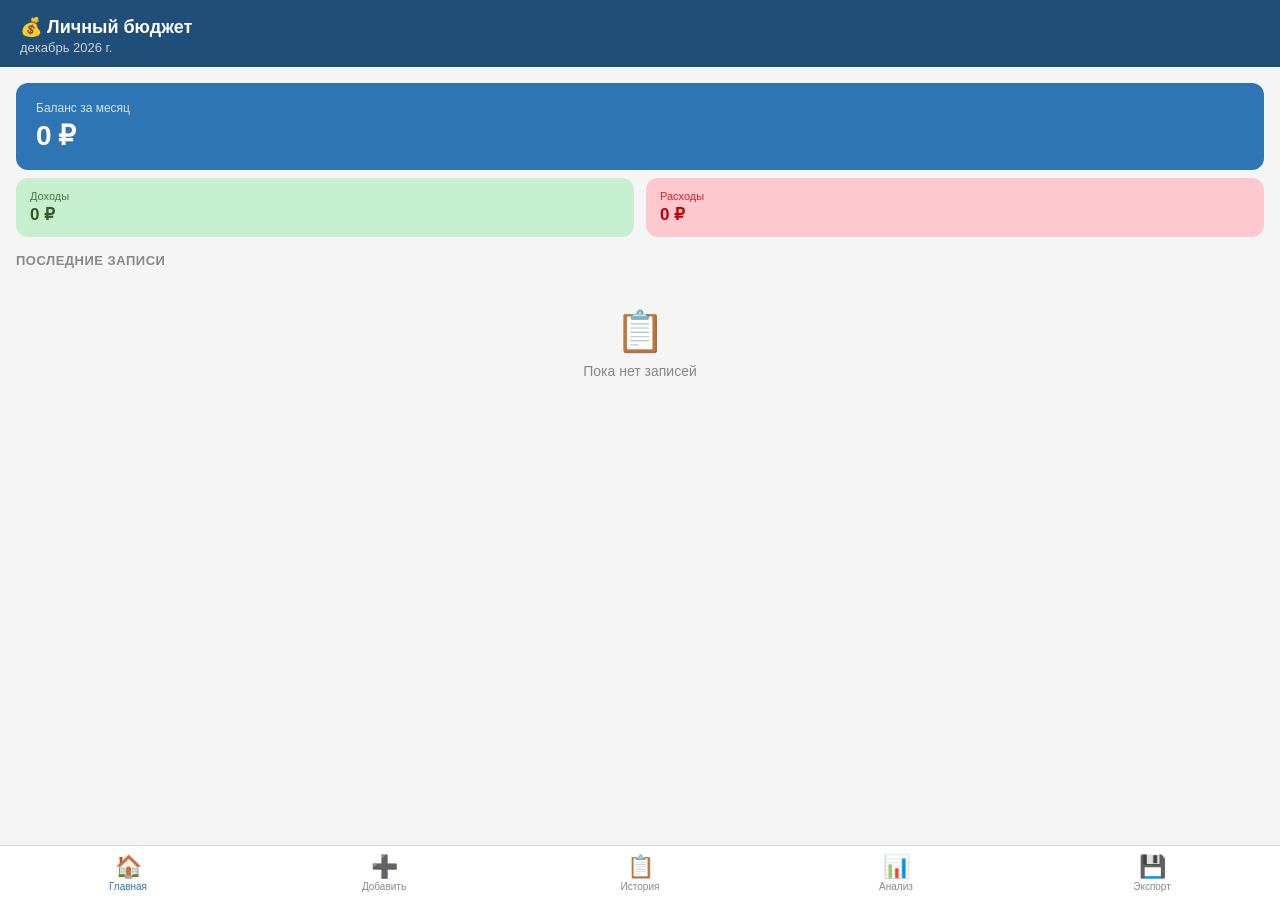
==== budget/index.html @ 40b48d1c "Add standalone budget app for GitHub Pages No server required — data stored in localStorage. Accessi" ====
<!DOCTYPE html>
<html lang="ru">
<head>
  <meta charset="UTF-8">
  <meta name="viewport" content="width=device-width, initial-scale=1.0, maximum-scale=1.0">
  <meta name="theme-color" content="#1F4E79">
  <meta name="apple-mobile-web-app-capable" content="yes">
  <meta name="apple-mobile-web-app-status-bar-style" content="default">
  <meta name="apple-mobile-web-app-title" content="Бюджет">
  <title>Личный бюджет</title>
  <style>
    * { box-sizing: border-box; margin: 0; padding: 0; -webkit-tap-highlight-color: transparent; }

    :root {
      --blue:    #1F4E79;
      --blue2:   #2E75B6;
      --green:   #375623;
      --green2:  #C6EFCE;
      --red:     #C00000;
      --red2:    #FFC7CE;
      --yellow:  #FFF2CC;
      --gray:    #F5F5F5;
      --border:  #DDD;
      --text:    #222;
      --muted:   #888;
      --radius:  12px;
    }

    body {
      font-family: -apple-system, BlinkMacSystemFont, "Segoe UI", sans-serif;
      background: var(--gray);
      color: var(--text);
      min-height: 100vh;
      padding-bottom: 80px;
    }

    /* ── Шапка ── */
    header {
      background: var(--blue);
      color: #fff;
      padding: 16px 20px 12px;
      position: sticky;
      top: 0;
      z-index: 100;
    }
    header h1 { font-size: 18px; font-weight: 700; }
    header .month { font-size: 13px; opacity: .75; margin-top: 2px; }

    /* ── Баланс карточка ── */
    .balance-card {
      background: var(--blue2);
      color: #fff;
      margin: 16px 16px 0;
      border-radius: var(--radius);
      padding: 18px 20px;
    }
    .balance-card .label { font-size: 12px; opacity: .8; margin-bottom: 4px; }
    .balance-card .amount { font-size: 28px; font-weight: 700; letter-spacing: -.5px; }
    .balance-row { display: flex; gap: 12px; margin: 8px 16px 0; }
    .mini-card {
      flex: 1;
      border-radius: var(--radius);
      padding: 12px 14px;
      font-size: 13px;
    }
    .mini-card.inc { background: var(--green2); color: var(--green); }
    .mini-card.exp { background: var(--red2);   color: var(--red); }
    .mini-card .mc-label { font-size: 11px; opacity: .8; }
    .mini-card .mc-val   { font-size: 17px; font-weight: 700; margin-top: 2px; }

    /* ── Секции ── */
    section { margin: 16px 16px 0; }
    .section-title {
      font-size: 13px;
      font-weight: 600;
      color: var(--muted);
      text-transform: uppercase;
      letter-spacing: .5px;
      margin-bottom: 8px;
    }

    /* ── Быстрый ввод ── */
    .quick-form {
      background: #fff;
      border-radius: var(--radius);
      padding: 16px;
      box-shadow: 0 1px 4px rgba(0,0,0,.08);
    }

    .type-toggle {
      display: flex;
      gap: 8px;
      margin-bottom: 14px;
    }
    .type-btn {
      flex: 1;
      padding: 11px;
      border: 2px solid var(--border);
      border-radius: 8px;
      font-size: 15px;
      font-weight: 600;
      cursor: pointer;
      background: #fff;
      transition: all .15s;
    }
    .type-btn.income.active  { background: var(--green2); border-color: var(--green); color: var(--green); }
    .type-btn.expense.active { background: var(--red2);   border-color: var(--red);   color: var(--red); }

    .form-row { margin-bottom: 12px; }
    .form-row label { display: block; font-size: 12px; color: var(--muted); margin-bottom: 4px; }
    .form-row input,
    .form-row select {
      width: 100%;
      padding: 12px 14px;
      border: 1.5px solid var(--border);
      border-radius: 8px;
      font-size: 16px;
      background: #fff;
      color: var(--text);
      -webkit-appearance: none;
    }
    .form-row input:focus,
    .form-row select:focus {
      outline: none;
      border-color: var(--blue2);
    }

    #amount {
      font-size: 24px;
      font-weight: 700;
      text-align: right;
      letter-spacing: -.5px;
    }

    .btn-add {
      width: 100%;
      padding: 14px;
      background: var(--blue2);
      color: #fff;
      border: none;
      border-radius: 8px;
      font-size: 16px;
      font-weight: 700;
      cursor: pointer;
      margin-top: 4px;
      transition: background .15s;
    }
    .btn-add:active { background: var(--blue); }

    .supermarket-btn {
      width: 100%;
      padding: 11px;
      background: var(--yellow);
      color: #7A6000;
      border: 1.5px solid #E0C000;
      border-radius: 8px;
      font-size: 14px;
      font-weight: 600;
      cursor: pointer;
      margin-bottom: 14px;
      text-align: left;
      display: flex;
      align-items: center;
      gap: 8px;
    }
    .supermarket-btn span { font-size: 20px; }

    /* ── Список транзакций ── */
    .tx-list { display: flex; flex-direction: column; gap: 8px; }
    .tx-item {
      background: #fff;
      border-radius: 10px;
      padding: 12px 14px;
      display: flex;
      align-items: center;
      gap: 12px;
      box-shadow: 0 1px 3px rgba(0,0,0,.06);
      position: relative;
    }
    .tx-icon {
      width: 40px; height: 40px;
      border-radius: 50%;
      display: flex; align-items: center; justify-content: center;
      font-size: 18px;
      flex-shrink: 0;
    }
    .tx-icon.inc { background: var(--green2); }
    .tx-icon.exp { background: var(--red2); }
    .tx-icon.sup { background: var(--yellow); }
    .tx-info { flex: 1; min-width: 0; }
    .tx-cat  { font-size: 14px; font-weight: 600; white-space: nowrap; overflow: hidden; text-overflow: ellipsis; }
    .tx-meta { font-size: 12px; color: var(--muted); margin-top: 2px; }
    .tx-amount { font-size: 16px; font-weight: 700; flex-shrink: 0; }
    .tx-amount.inc { color: var(--green); }
    .tx-amount.exp { color: var(--red); }
    .tx-del {
      position: absolute;
      right: 4px; top: 4px;
      background: none; border: none;
      color: var(--muted); font-size: 16px;
      cursor: pointer; padding: 4px 6px;
      line-height: 1;
    }

    /* ── Нижняя навигация ── */
    nav {
      position: fixed;
      bottom: 0; left: 0; right: 0;
      background: #fff;
      border-top: 1px solid var(--border);
      display: flex;
      z-index: 200;
    }
    .nav-btn {
      flex: 1;
      padding: 10px 0 8px;
      background: none;
      border: none;
      cursor: pointer;
      display: flex;
      flex-direction: column;
      align-items: center;
      gap: 3px;
      font-size: 10px;
      color: var(--muted);
      transition: color .15s;
    }
    .nav-btn .icon { font-size: 22px; line-height: 1; }
    .nav-btn.active { color: var(--blue2); }

    /* ── Страницы ── */
    .page { display: none; }
    .page.active { display: block; }

    /* ── История ── */
    .filter-row {
      display: flex;
      gap: 8px;
      margin-bottom: 10px;
    }
    .filter-row select {
      flex: 1;
      padding: 9px 12px;
      border: 1.5px solid var(--border);
      border-radius: 8px;
      font-size: 14px;
      -webkit-appearance: none;
    }

    /* ── Аналитика ── */
    .stat-cards { display: flex; flex-direction: column; gap: 10px; }
    .stat-card {
      background: #fff;
      border-radius: var(--radius);
      padding: 14px 16px;
      box-shadow: 0 1px 3px rgba(0,0,0,.06);
    }
    .stat-card h3 { font-size: 13px; color: var(--muted); margin-bottom: 10px; }
    .stat-row {
      display: flex;
      justify-content: space-between;
      align-items: center;
      padding: 6px 0;
      border-bottom: 1px solid var(--gray);
      font-size: 14px;
    }
    .stat-row:last-child { border-bottom: none; }
    .stat-row .bar-wrap { flex: 1; margin: 0 10px; height: 6px; background: var(--gray); border-radius: 3px; overflow: hidden; }
    .stat-row .bar      { height: 100%; border-radius: 3px; background: var(--red2); }
    .stat-row .val      { font-weight: 700; font-size: 13px; min-width: 70px; text-align: right; }

    /* ── Экспорт ── */
    .export-area {
      background: #fff;
      border-radius: var(--radius);
      padding: 16px;
      box-shadow: 0 1px 4px rgba(0,0,0,.08);
    }
    .btn-export {
      width: 100%;
      padding: 13px;
      border: none;
      border-radius: 8px;
      font-size: 15px;
      font-weight: 600;
      cursor: pointer;
      margin-bottom: 10px;
    }
    .btn-export.csv  { background: var(--green2); color: var(--green); }
    .btn-export.json { background: var(--yellow);  color: #7A6000; }
    .btn-export.clr  { background: var(--red2);   color: var(--red); }

    .toast {
      position: fixed;
      bottom: 90px; left: 50%; transform: translateX(-50%) translateY(20px);
      background: #333; color: #fff;
      padding: 10px 20px;
      border-radius: 24px;
      font-size: 14px;
      opacity: 0;
      transition: all .3s;
      pointer-events: none;
      z-index: 999;
      white-space: nowrap;
    }
    .toast.show { opacity: 1; transform: translateX(-50%) translateY(0); }

    .empty-state {
      text-align: center;
      padding: 32px 0;
      color: var(--muted);
      font-size: 14px;
    }
    .empty-state .emoji { font-size: 40px; display: block; margin-bottom: 8px; }
  </style>
</head>
<body>

<header>
  <h1>💰 Личный бюджет</h1>
  <div class="month" id="headerMonth"></div>
</header>

<!-- ── СТРАНИЦА: ГЛАВНАЯ ── -->
<div class="page active" id="page-home">
  <div class="balance-card">
    <div class="label">Баланс за месяц</div>
    <div class="amount" id="balanceAmt">0 ₽</div>
  </div>
  <div class="balance-row">
    <div class="mini-card inc">
      <div class="mc-label">Доходы</div>
      <div class="mc-val" id="incomeAmt">0 ₽</div>
    </div>
    <div class="mini-card exp">
      <div class="mc-label">Расходы</div>
      <div class="mc-val" id="expenseAmt">0 ₽</div>
    </div>
  </div>

  <section>
    <div class="section-title">Последние записи</div>
    <div class="tx-list" id="recentList">
      <div class="empty-state"><span class="emoji">📋</span>Пока нет записей</div>
    </div>
  </section>
</div>

<!-- ── СТРАНИЦА: ДОБАВИТЬ ── -->
<div class="page" id="page-add">
  <section>
    <div class="section-title">Новая запись</div>
    <div class="quick-form">

      <button class="supermarket-btn" onclick="quickSupermarket()">
        <span>🛒</span> Быстро: Супермаркет / Гипермаркет
      </button>

      <div class="type-toggle">
        <button class="type-btn expense active" id="btnExpense" onclick="setType('expense')">− Расход</button>
        <button class="type-btn income"          id="btnIncome"  onclick="setType('income')">+ Доход</button>
      </div>

      <div class="form-row">
        <label>Сумма</label>
        <input type="number" id="amount" placeholder="0" inputmode="decimal" min="0" step="0.01">
      </div>

      <div class="form-row">
        <label>Категория</label>
        <select id="category"></select>
      </div>

      <div class="form-row">
        <label>Описание / Магазин (необязательно)</label>
        <input type="text" id="description" placeholder="Лента, ТЦ Мега…">
      </div>

      <div class="form-row">
        <label>Дата</label>
        <input type="date" id="txDate">
      </div>

      <button class="btn-add" onclick="addTransaction()">Добавить запись</button>
    </div>
  </section>
</div>

<!-- ── СТРАНИЦА: ИСТОРИЯ ── -->
<div class="page" id="page-history">
  <section>
    <div class="section-title">История</div>
    <div class="filter-row">
      <select id="filterMonth" onchange="renderHistory()"></select>
      <select id="filterType" onchange="renderHistory()">
        <option value="">Все</option>
        <option value="income">Доходы</option>
        <option value="expense">Расходы</option>
      </select>
    </div>
    <div class="tx-list" id="historyList"></div>
  </section>
</div>

<!-- ── СТРАНИЦА: АНАЛИТИКА ── -->
<div class="page" id="page-stats">
  <section>
    <div class="section-title">Аналитика</div>
    <div class="stat-cards" id="statCards"></div>
  </section>
</div>

<!-- ── СТРАНИЦА: ЭКСПОРТ ── -->
<div class="page" id="page-export">
  <section>
    <div class="section-title">Экспорт данных</div>
    <div class="export-area">
      <p style="font-size:14px;color:var(--muted);margin-bottom:14px;">
        Экспорт в CSV — можно открыть в Excel или импортировать в таблицу бюджета.
      </p>
      <button class="btn-export csv"  onclick="exportCSV()">📥 Скачать CSV (Excel)</button>
      <button class="btn-export json" onclick="exportJSON()">📦 Резервная копия JSON</button>
      <button class="btn-export json" style="background:#E8F4FD;color:#1F4E79;" onclick="importJSON()">📤 Восстановить из JSON</button>
      <input type="file" id="importFile" accept=".json" style="display:none" onchange="handleImport(event)">
      <hr style="margin:16px 0;border:none;border-top:1px solid var(--border);">
      <button class="btn-export clr" onclick="clearData()">🗑 Очистить все данные</button>
    </div>
    <section style="margin-top:0;">
      <div class="section-title" style="margin-top:16px;">Всего записей: <span id="totalCount">0</span></div>
    </section>
  </section>
</div>

<!-- ── Навигация ── -->
<nav>
  <button class="nav-btn active" id="nav-home"    onclick="showPage('home')">
    <span class="icon">🏠</span>Главная
  </button>
  <button class="nav-btn" id="nav-add"     onclick="showPage('add')">
    <span class="icon">➕</span>Добавить
  </button>
  <button class="nav-btn" id="nav-history" onclick="showPage('history')">
    <span class="icon">📋</span>История
  </button>
  <button class="nav-btn" id="nav-stats"   onclick="showPage('stats')">
    <span class="icon">📊</span>Анализ
  </button>
  <button class="nav-btn" id="nav-export"  onclick="showPage('export')">
    <span class="icon">💾</span>Экспорт
  </button>
</nav>

<div class="toast" id="toast"></div>

<script>
// ═══════════════════════════════════════════════════════
// КАТЕГОРИИ
// ═══════════════════════════════════════════════════════
const INCOME_CATS = [
  "Зарплата (основная)",
  "Подработка / фриланс",
  "Премия / бонус",
  "Социальные выплаты",
  "Проценты / инвестиции",
  "Подарки / прочие доходы",
];

const EXPENSE_CATS = [
  "Супермаркет / гипермаркет",
  "Продукты (малые покупки)",
  "Кафе и рестораны",
  "Аренда / ипотека",
  "Коммунальные услуги",
  "Интернет и связь",
  "Ремонт / мебель",
  "Общественный транспорт",
  "Такси",
  "Авто (топливо, парковка)",
  "Медицина / аптека",
  "Спорт и фитнес",
  "Одежда и обувь",
  "Косметика / гигиена",
  "Образование / курсы",
  "Развлечения / хобби",
  "Подписки (стриминг и др.)",
  "Путешествия / отдых",
  "Кредит / долг",
  "Накопления / инвестиции",
  "Прочие расходы",
];

const CAT_ICONS = {
  "Супермаркет / гипермаркет": "🛒",
  "Продукты (малые покупки)":  "🥦",
  "Кафе и рестораны":          "☕",
  "Аренда / ипотека":          "🏠",
  "Коммунальные услуги":       "💡",
  "Интернет и связь":          "📡",
  "Ремонт / мебель":           "🔧",
  "Общественный транспорт":    "🚌",
  "Такси":                     "🚕",
  "Авто (топливо, парковка)":  "⛽",
  "Медицина / аптека":         "💊",
  "Спорт и фитнес":            "🏋️",
  "Одежда и обувь":            "👗",
  "Косметика / гигиена":       "🧴",
  "Образование / курсы":       "📚",
  "Развлечения / хобби":       "🎮",
  "Подписки (стриминг и др.)": "📺",
  "Путешествия / отдых":       "✈️",
  "Кредит / долг":             "💳",
  "Накопления / инвестиции":   "📈",
  "Прочие расходы":            "📦",
  "Зарплата (основная)":       "💼",
  "Подработка / фриланс":      "💻",
  "Премия / бонус":            "🎯",
  "Социальные выплаты":        "🏛️",
  "Проценты / инвестиции":     "📈",
  "Подарки / прочие доходы":   "🎁",
};

// ═══════════════════════════════════════════════════════
// ДАННЫЕ — только localStorage
// ═══════════════════════════════════════════════════════
let currentType  = 'expense';
let transactions = [];

const LS_KEY = 'budget_tx';

function lsSave() {
  try { localStorage.setItem(LS_KEY, JSON.stringify(transactions)); } catch(e) {}
}

function lsLoad() {
  try {
    const raw = localStorage.getItem(LS_KEY);
    return raw ? JSON.parse(raw) : [];
  } catch(e) { return []; }
}

function loadData() {
  transactions = lsLoad();
  renderAll();
}

function saveData() {
  lsSave();
}

// ═══════════════════════════════════════════════════════
// ИНИЦИАЛИЗАЦИЯ
// ═══════════════════════════════════════════════════════
window.addEventListener('DOMContentLoaded', () => {
  const now = new Date();
  document.getElementById('headerMonth').textContent =
    now.toLocaleDateString('ru-RU', { month: 'long', year: 'numeric' });
  document.getElementById('txDate').value = toDateInput(now);

  setType('expense');
  loadData();
});

function toDateInput(d) {
  return d.toISOString().split('T')[0];
}

function fmtDate(iso) {
  if (!iso) return '';
  const [y, m, day] = iso.split('-');
  return `${day}.${m}.${y}`;
}

function fmtRub(n) {
  return new Intl.NumberFormat('ru-RU', {
    style: 'currency', currency: 'RUB', maximumFractionDigits: 0
  }).format(n);
}

function renderAll() {
  populateMonthFilter();
  renderHome();
  renderHistory();
  renderStats();
  const el = document.getElementById('totalCount');
  if (el) el.textContent = transactions.length;
}

// ═══════════════════════════════════════════════════════
// НАВИГАЦИЯ
// ═══════════════════════════════════════════════════════
function showPage(name) {
  document.querySelectorAll('.page').forEach(p => p.classList.remove('active'));
  document.querySelectorAll('.nav-btn').forEach(b => b.classList.remove('active'));
  document.getElementById('page-' + name).classList.add('active');
  document.getElementById('nav-' + name).classList.add('active');
  if (name === 'home')    renderHome();
  if (name === 'history') renderHistory();
  if (name === 'stats')   renderStats();
  if (name === 'export')  document.getElementById('totalCount').textContent = transactions.length;
}

// ═══════════════════════════════════════════════════════
// ТИП И КАТЕГОРИИ
// ═══════════════════════════════════════════════════════
function setType(type) {
  currentType = type;
  document.getElementById('btnIncome').classList.toggle('active',  type === 'income');
  document.getElementById('btnExpense').classList.toggle('active', type === 'expense');
  fillCategories(type);
}

function fillCategories(type) {
  const sel  = document.getElementById('category');
  const cats = type === 'income' ? INCOME_CATS : EXPENSE_CATS;
  sel.innerHTML = cats.map(c =>
    `<option value="${c}">${(CAT_ICONS[c] || '•')} ${c}</option>`
  ).join('');
}

// ═══════════════════════════════════════════════════════
// ДОБАВИТЬ ЗАПИСЬ
// ═══════════════════════════════════════════════════════
function addTransaction(overrides) {
  const amount = parseFloat(
    overrides?.amount ?? document.getElementById('amount').value
  );
  if (!amount || amount <= 0) { showToast('Введите сумму'); return; }

  const tx = {
    id:          Date.now(),
    type:        overrides?.type        ?? currentType,
    category:    overrides?.category    ?? document.getElementById('category').value,
    description: overrides?.description ?? document.getElementById('description').value.trim(),
    amount:      amount,
    date:        overrides?.date        ?? document.getElementById('txDate').value,
  };

  transactions.unshift(tx);
  saveData();

  if (!overrides) {
    document.getElementById('amount').value = '';
    document.getElementById('description').value = '';
  }

  showToast('Запись добавлена ✓');
  renderHome();
}

function quickSupermarket() {
  const amount = prompt('Сумма чека супермаркета (₽):');
  if (!amount || isNaN(amount)) return;
  const store = prompt('Название магазина (необязательно):') || '';
  addTransaction({
    type:        'expense',
    category:    'Супермаркет / гипермаркет',
    description: store,
    amount:      parseFloat(amount),
    date:        toDateInput(new Date()),
  });
}

// ═══════════════════════════════════════════════════════
// ГЛАВНАЯ
// ═══════════════════════════════════════════════════════
function renderHome() {
  const now  = new Date();
  const month = `${now.getFullYear()}-${String(now.getMonth()+1).padStart(2,'0')}`;
  const monthTx = transactions.filter(t => t.date && t.date.startsWith(month));

  const income  = monthTx.filter(t => t.type === 'income') .reduce((s,t) => s + t.amount, 0);
  const expense = monthTx.filter(t => t.type === 'expense').reduce((s,t) => s + t.amount, 0);
  const balance = income - expense;

  document.getElementById('incomeAmt').textContent  = fmtRub(income);
  document.getElementById('expenseAmt').textContent = fmtRub(expense);
  const ba = document.getElementById('balanceAmt');
  ba.textContent = fmtRub(balance);
  ba.style.color = balance < 0 ? '#FFB3B3' : '#fff';

  const list = document.getElementById('recentList');
  const recent = transactions.slice(0, 10);
  if (!recent.length) {
    list.innerHTML = '<div class="empty-state"><span class="emoji">📋</span>Пока нет записей</div>';
    return;
  }
  list.innerHTML = recent.map(t => txHTML(t, true)).join('');
}

// ═══════════════════════════════════════════════════════
// ИСТОРИЯ
// ═══════════════════════════════════════════════════════
function populateMonthFilter() {
  const sel = document.getElementById('filterMonth');
  const months = new Set(transactions.map(t => t.date ? t.date.slice(0,7) : ''));
  const now = new Date();
  const cur = `${now.getFullYear()}-${String(now.getMonth()+1).padStart(2,'0')}`;
  months.add(cur);

  const sorted = [...months].filter(Boolean).sort().reverse();
  sel.innerHTML = sorted.map(m => {
    const [y, mo] = m.split('-');
    const label = new Date(y, mo-1).toLocaleDateString('ru-RU', { month: 'long', year: 'numeric' });
    return `<option value="${m}" ${m===cur?'selected':''}>${label}</option>`;
  }).join('');
}

function renderHistory() {
  populateMonthFilter();
  const month    = document.getElementById('filterMonth')?.value || '';
  const typeF    = document.getElementById('filterType')?.value  || '';
  let filtered   = transactions;
  if (month) filtered = filtered.filter(t => t.date && t.date.startsWith(month));
  if (typeF) filtered = filtered.filter(t => t.type === typeF);

  const list = document.getElementById('historyList');
  if (!filtered.length) {
    list.innerHTML = '<div class="empty-state"><span class="emoji">🔍</span>Нет записей за этот период</div>';
    return;
  }
  list.innerHTML = filtered.map(t => txHTML(t, true)).join('');
}

// ═══════════════════════════════════════════════════════
// ЭЛЕМЕНТ ТРАНЗАКЦИИ
// ═══════════════════════════════════════════════════════
function txHTML(t, showDel) {
  const icon    = CAT_ICONS[t.category] || (t.type === 'income' ? '💚' : '❌');
  const isSup   = t.category === 'Супермаркет / гипермаркет';
  const iconCls = isSup ? 'sup' : t.type === 'income' ? 'inc' : 'exp';
  const amtCls  = t.type === 'income' ? 'inc' : 'exp';
  const sign    = t.type === 'income' ? '+' : '−';
  const desc    = t.description ? ` · ${t.description}` : '';

  return `
  <div class="tx-item" id="tx-${t.id}">
    <div class="tx-icon ${iconCls}">${icon}</div>
    <div class="tx-info">
      <div class="tx-cat">${t.category}</div>
      <div class="tx-meta">${fmtDate(t.date)}${desc}</div>
    </div>
    <div class="tx-amount ${amtCls}">${sign}${fmtRub(t.amount)}</div>
    ${showDel ? `<button class="tx-del" onclick="deleteTx(${t.id})">✕</button>` : ''}
  </div>`;
}

function deleteTx(id) {
  if (!confirm('Удалить запись?')) return;
  transactions = transactions.filter(t => t.id !== id);
  saveData();
  renderHome();
  renderHistory();
  renderStats();
  showToast('Удалено');
}

// ═══════════════════════════════════════════════════════
// АНАЛИТИКА
// ═══════════════════════════════════════════════════════
function renderStats() {
  const now   = new Date();
  const month = `${now.getFullYear()}-${String(now.getMonth()+1).padStart(2,'0')}`;
  const exp   = transactions.filter(t => t.type === 'expense' && t.date?.startsWith(month));
  const inc   = transactions.filter(t => t.type === 'income'  && t.date?.startsWith(month));

  const totalExp = exp.reduce((s,t) => s+t.amount, 0);
  const totalInc = inc.reduce((s,t) => s+t.amount, 0);

  const bycat = {};
  exp.forEach(t => { bycat[t.category] = (bycat[t.category] || 0) + t.amount; });
  const sorted = Object.entries(bycat).sort((a,b) => b[1]-a[1]);

  const cards = document.getElementById('statCards');
  if (!sorted.length) {
    cards.innerHTML = '<div class="empty-state"><span class="emoji">📊</span>Нет данных за этот месяц</div>';
    return;
  }

  const rows = sorted.map(([cat, amt]) => {
    const pct  = totalExp > 0 ? (amt / totalExp * 100) : 0;
    const icon = CAT_ICONS[cat] || '•';
    return `
    <div class="stat-row">
      <span style="font-size:18px;width:26px">${icon}</span>
      <span style="flex:1;font-size:13px;overflow:hidden;text-overflow:ellipsis;white-space:nowrap">${cat}</span>
      <div class="bar-wrap"><div class="bar" style="width:${pct}%"></div></div>
      <span class="val">${fmtRub(amt)}</span>
    </div>`;
  }).join('');

  cards.innerHTML = `
    <div class="stat-card">
      <h3>Расходы по категориям · ${now.toLocaleDateString('ru-RU',{month:'long'})}</h3>
      ${rows}
    </div>
    <div class="stat-card">
      <h3>Сводка месяца</h3>
      <div class="stat-row">
        <span>💚 Доходы</span>
        <span class="val" style="color:var(--green)">${fmtRub(totalInc)}</span>
      </div>
      <div class="stat-row">
        <span>🔴 Расходы</span>
        <span class="val" style="color:var(--red)">${fmtRub(totalExp)}</span>
      </div>
      <div class="stat-row">
        <span>💰 Остаток</span>
        <span class="val" style="color:${totalInc-totalExp>=0?'var(--green)':'var(--red)'}">
          ${fmtRub(totalInc - totalExp)}
        </span>
      </div>
      ${totalInc > 0 ? `
      <div class="stat-row">
        <span>📊 Норма сбережений</span>
        <span class="val">${Math.round((totalInc-totalExp)/totalInc*100)}%</span>
      </div>` : ''}
    </div>`;
}

// ═══════════════════════════════════════════════════════
// ЭКСПОРТ / ИМПОРТ
// ═══════════════════════════════════════════════════════
function exportCSV() {
  if (!transactions.length) { showToast('Нет данных для экспорта'); return; }
  const BOM  = '\uFEFF';
  const head = 'Дата;Тип;Категория;Описание;Сумма\n';
  const rows = transactions.map(t =>
    `${fmtDate(t.date)};${t.type==='income'?'Доход':'Расход'};${t.category};${t.description||''};${t.amount}`
  ).join('\n');
  download(BOM + head + rows, 'бюджет.csv', 'text/csv;charset=utf-8');
  showToast('CSV скачан');
}

function exportJSON() {
  download(JSON.stringify(transactions, null, 2), 'budget-backup.json', 'application/json');
  showToast('Резервная копия сохранена');
}

function importJSON() {
  document.getElementById('importFile').click();
}

function handleImport(e) {
  const file = e.target.files[0];
  if (!file) return;
  const reader = new FileReader();
  reader.onload = ev => {
    try {
      const data = JSON.parse(ev.target.result);
      if (!Array.isArray(data)) throw new Error();
      transactions = data;
      saveData();
      renderAll();
      showToast(`Импортировано ${data.length} записей`);
    } catch {
      showToast('Ошибка: неверный файл');
    }
  };
  reader.readAsText(file);
  e.target.value = '';
}

function clearData() {
  if (!confirm('Удалить ВСЕ записи? Это действие нельзя отменить.')) return;
  transactions = [];
  saveData();
  renderAll();
  showToast('Все данные удалены');
}

function download(content, filename, mime) {
  const a   = document.createElement('a');
  a.href    = URL.createObjectURL(new Blob([content], { type: mime }));
  a.download = filename;
  a.click();
}

// ═══════════════════════════════════════════════════════
// УВЕДОМЛЕНИЕ
// ═══════════════════════════════════════════════════════
function showToast(msg) {
  const t = document.getElementById('toast');
  t.textContent = msg;
  t.classList.add('show');
  setTimeout(() => t.classList.remove('show'), 2200);
}
</script>
</body>
</html>
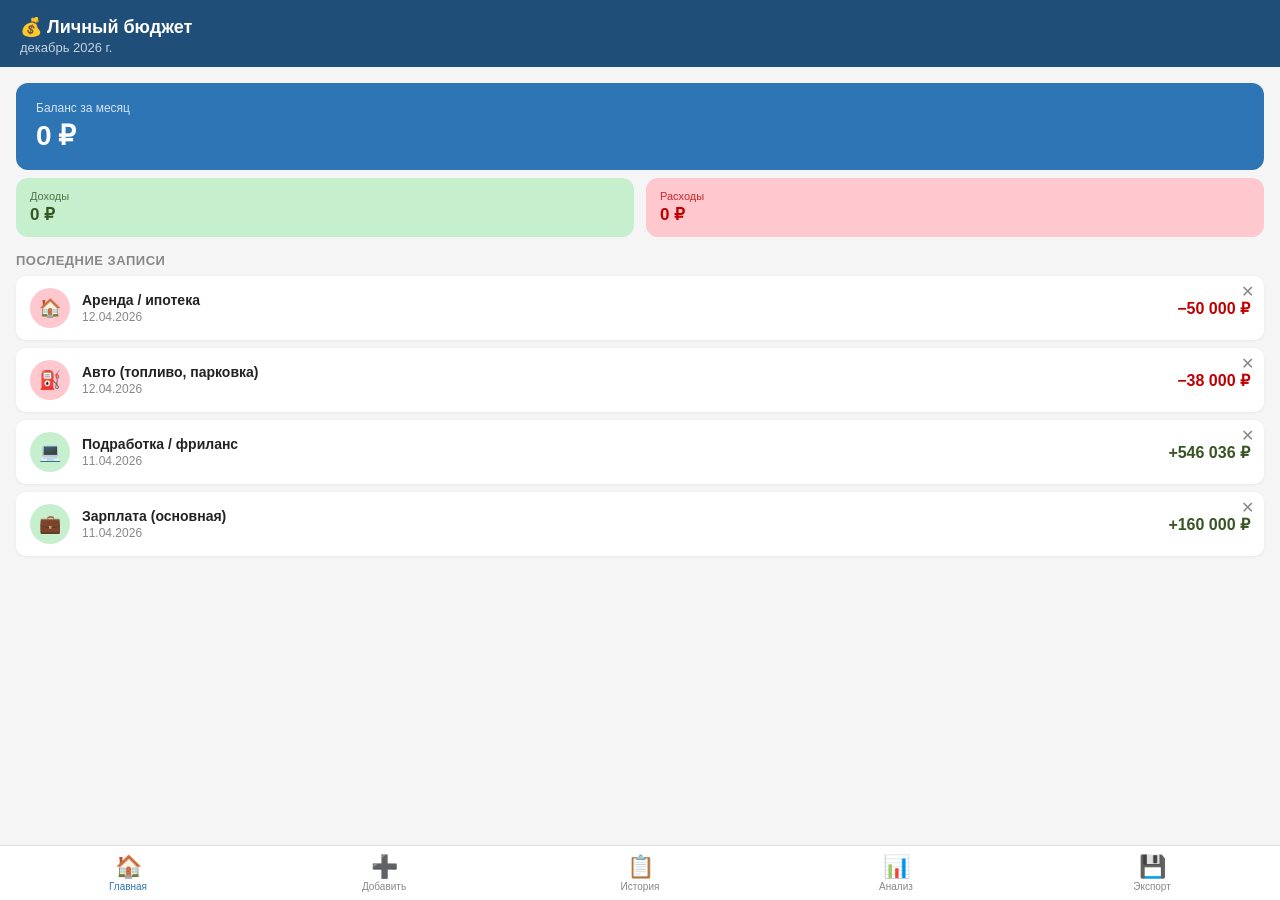
==== commit e7b07680: "Restore saved transactions as seed data Pre-load 4 existing transactions from data.json so they appe" ====
--- a/budget/index.html
+++ b/budget/index.html
@@ -538,8 +538,22 @@
   } catch(e) { return []; }
 }
 
+const SEED_DATA = [
+  {"id":1776024193401,"type":"expense","category":"Аренда / ипотека","description":"","amount":50000,"date":"2026-04-12"},
+  {"id":1776024068418,"type":"expense","category":"Авто (топливо, парковка)","description":"","amount":38000,"date":"2026-04-12"},
+  {"id":1775931679454,"type":"income","category":"Подработка / фриланс","description":"","amount":546036,"date":"2026-04-11"},
+  {"id":1775931643910,"type":"income","category":"Зарплата (основная)","description":"","amount":160000,"date":"2026-04-11"}
+];
+
 function loadData() {
-  transactions = lsLoad();
+  const saved = lsLoad();
+  if (saved.length > 0) {
+    transactions = saved;
+  } else {
+    // Первый запуск — загружаем сохранённые данные
+    transactions = SEED_DATA;
+    lsSave();
+  }
   renderAll();
 }
 
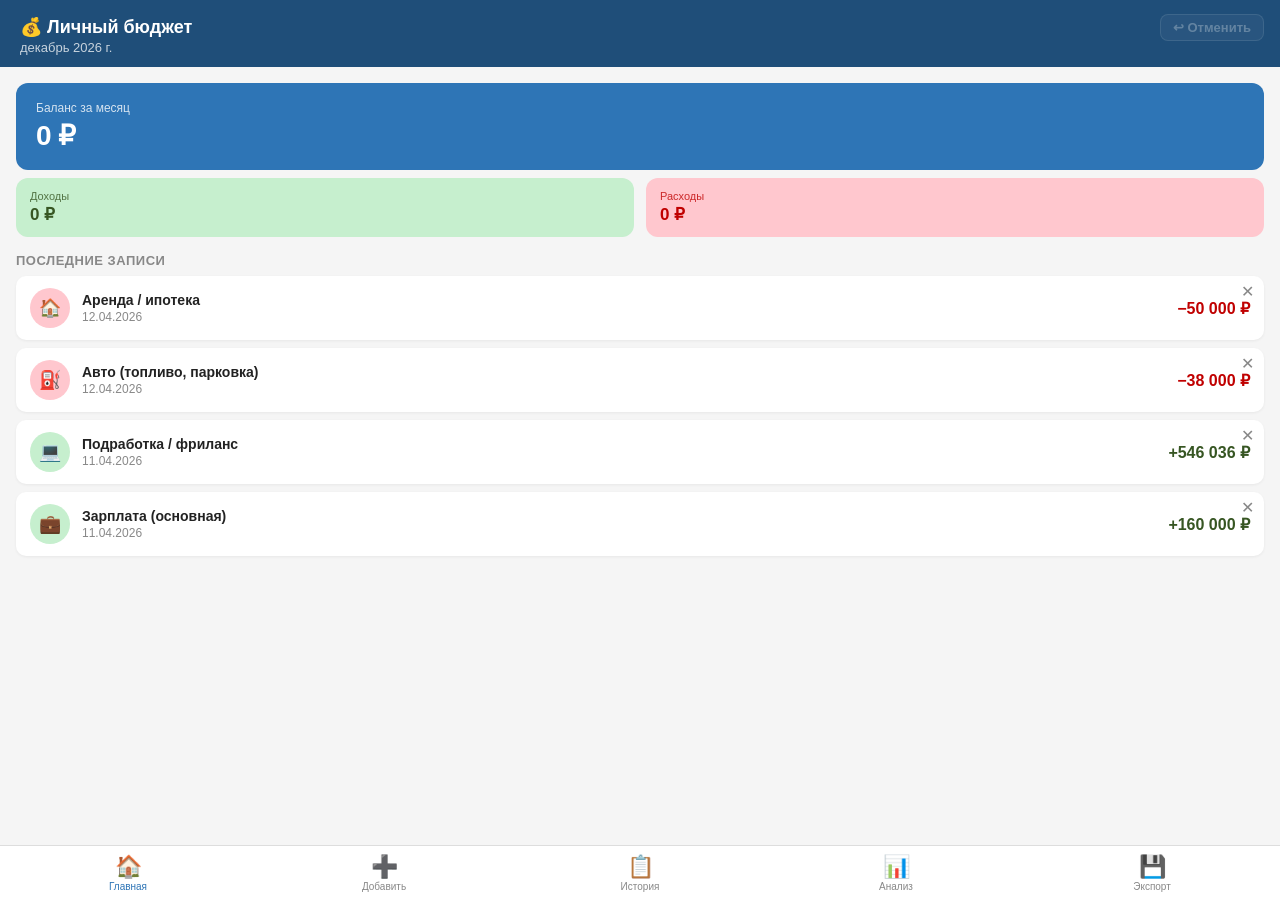
==== commit 95fe0203: "Add undo button for accidental changes Undo stack keeps last 20 states (add, delete, clear). Button " ====
--- a/budget/index.html
+++ b/budget/index.html
@@ -45,6 +45,17 @@
     }
     header h1 { font-size: 18px; font-weight: 700; }
     header .month { font-size: 13px; opacity: .75; margin-top: 2px; }
+    .undo-btn {
+      position: absolute; top: 14px; right: 16px;
+      background: rgba(255,255,255,.15);
+      border: 1.5px solid rgba(255,255,255,.35);
+      color: #fff; border-radius: 8px;
+      padding: 5px 12px; font-size: 13px; font-weight: 600;
+      cursor: pointer; transition: background .15s;
+    }
+    .undo-btn:active { background: rgba(255,255,255,.3); }
+    .undo-btn:disabled { opacity: .3; cursor: default; }
+    header { position: relative; }
 
     /* ── Баланс карточка ── */
     .balance-card {
@@ -290,6 +301,34 @@
     .btn-export.json { background: var(--yellow);  color: #7A6000; }
     .btn-export.clr  { background: var(--red2);   color: var(--red); }
 
+    /* ── Синхронизация ── */
+    .sync-box {
+      background: #fff;
+      border-radius: var(--radius);
+      padding: 16px;
+      box-shadow: 0 1px 4px rgba(0,0,0,.08);
+      margin-top: 12px;
+    }
+    .sync-box h3 { font-size: 14px; font-weight: 700; color: var(--blue); margin-bottom: 10px; }
+    .sync-status {
+      font-size: 12px;
+      padding: 6px 10px;
+      border-radius: 6px;
+      margin-bottom: 10px;
+      display: none;
+    }
+    .sync-status.ok  { background: var(--green2); color: var(--green); display: block; }
+    .sync-status.err { background: var(--red2);   color: var(--red);   display: block; }
+    .sync-status.inf { background: var(--yellow); color: #7A6000;      display: block; }
+    .sync-input { width:100%; padding:10px 12px; border:1.5px solid var(--border);
+                  border-radius:8px; font-size:14px; margin-bottom:8px; }
+    .sync-input:focus { outline:none; border-color:var(--blue2); }
+    .btn-sync { width:100%; padding:11px; border:none; border-radius:8px;
+                font-size:14px; font-weight:600; cursor:pointer; margin-bottom:8px; }
+    .btn-sync.save  { background:var(--blue2); color:#fff; }
+    .btn-sync.pull  { background:var(--green2); color:var(--green); }
+    .btn-sync.push  { background:var(--yellow); color:#7A6000; }
+
     .toast {
       position: fixed;
       bottom: 90px; left: 50%; transform: translateX(-50%) translateY(20px);
@@ -319,6 +358,7 @@
 <header>
   <h1>💰 Личный бюджет</h1>
   <div class="month" id="headerMonth"></div>
+  <button class="undo-btn" id="undoBtn" onclick="undo()" disabled>↩ Отменить</button>
 </header>
 
 <!-- ── СТРАНИЦА: ГЛАВНАЯ ── -->
@@ -425,6 +465,17 @@
       <hr style="margin:16px 0;border:none;border-top:1px solid var(--border);">
       <button class="btn-export clr" onclick="clearData()">🗑 Очистить все данные</button>
     </div>
+
+    <div class="sync-box">
+      <h3>🔄 Синхронизация между устройствами</h3>
+      <div class="sync-status" id="syncStatus"></div>
+      <input class="sync-input" id="syncKey"   type="password" placeholder="GitHub Token (ghp_...)">
+      <input class="sync-input" id="syncBin"   type="text"     placeholder="Gist ID">
+      <button class="btn-sync save" onclick="saveSyncConfig()">Сохранить настройки</button>
+      <button class="btn-sync pull" onclick="syncPull(true)">⬇ Получить данные с облака</button>
+      <button class="btn-sync push" onclick="syncPush(true)">⬆ Отправить данные в облако</button>
+    </div>
+
     <section style="margin-top:0;">
       <div class="section-title" style="margin-top:16px;">Всего записей: <span id="totalCount">0</span></div>
     </section>
@@ -524,6 +575,24 @@
 // ═══════════════════════════════════════════════════════
 let currentType  = 'expense';
 let transactions = [];
+let undoStack    = [];
+
+function saveUndo() {
+  undoStack.push(JSON.stringify(transactions));
+  if (undoStack.length > 20) undoStack.shift();
+  const btn = document.getElementById('undoBtn');
+  if (btn) btn.disabled = false;
+}
+
+function undo() {
+  if (!undoStack.length) return;
+  transactions = JSON.parse(undoStack.pop());
+  saveData();
+  renderAll();
+  showToast('Действие отменено');
+  const btn = document.getElementById('undoBtn');
+  if (btn) btn.disabled = undoStack.length === 0;
+}
 
 const LS_KEY = 'budget_tx';
 
@@ -536,6 +605,107 @@
     const raw = localStorage.getItem(LS_KEY);
     return raw ? JSON.parse(raw) : [];
   } catch(e) { return []; }
+}
+
+// ═══════════════════════════════════════════════════════
+// СИНХРОНИЗАЦИЯ — GitHub Gist
+// ═══════════════════════════════════════════════════════
+const GIST_FILE = 'budget.json';
+
+function getSyncCfg() {
+  return {
+    key:    localStorage.getItem('sync_key') || '',
+    gistId: localStorage.getItem('sync_bin') || ''
+  };
+}
+
+function syncConfigured() {
+  const {key, gistId} = getSyncCfg();
+  return key && gistId;
+}
+
+function setSyncStatus(type, msg) {
+  const el = document.getElementById('syncStatus');
+  if (!el) return;
+  el.className = 'sync-status ' + type;
+  el.textContent = msg;
+}
+
+function saveSyncConfigSilent() {
+  const key    = document.getElementById('syncKey')?.value.trim();
+  const gistId = document.getElementById('syncBin')?.value.trim();
+  if (key)    localStorage.setItem('sync_key', key);
+  if (gistId) localStorage.setItem('sync_bin', gistId);
+}
+
+function saveSyncConfig() {
+  const key    = document.getElementById('syncKey').value.trim();
+  const gistId = document.getElementById('syncBin').value.trim();
+  if (!key || !gistId) { setSyncStatus('err', 'Заполните оба поля'); return; }
+  localStorage.setItem('sync_key', key);
+  localStorage.setItem('sync_bin', gistId);
+  setSyncStatus('ok', 'Настройки сохранены');
+}
+
+async function syncPull(manual) {
+  if (manual) saveSyncConfigSilent();
+  if (!syncConfigured()) {
+    if (manual) setSyncStatus('err', 'Введите токен и Gist ID');
+    return;
+  }
+  const {key, gistId} = getSyncCfg();
+  try {
+    if (manual) setSyncStatus('inf', 'Загрузка…');
+    const r = await fetch(`https://api.github.com/gists/${gistId}`, {
+      headers: { 'Authorization': `token ${key}`, 'Accept': 'application/vnd.github+json' },
+      signal: AbortSignal.timeout(8000)
+    });
+    if (!r.ok) throw new Error(r.status);
+    const json = await r.json();
+    const content = json.files?.[GIST_FILE]?.content;
+    if (!content) throw new Error('no file');
+    const cloudData = JSON.parse(content);
+    if (Array.isArray(cloudData) && cloudData.length > transactions.length) {
+      transactions = cloudData;
+      lsSave();
+      renderAll();
+    }
+    if (manual) setSyncStatus('ok', `Синхронизировано, записей: ${transactions.length}`);
+  } catch(e) {
+    if (manual) setSyncStatus('err', 'Ошибка подключения к облаку');
+  }
+}
+
+async function syncPush(manual) {
+  if (manual) saveSyncConfigSilent();
+  if (!syncConfigured()) {
+    if (manual) setSyncStatus('err', 'Введите токен и Gist ID');
+    return;
+  }
+  const {key, gistId} = getSyncCfg();
+  try {
+    if (manual) setSyncStatus('inf', 'Отправка…');
+    const r = await fetch(`https://api.github.com/gists/${gistId}`, {
+      method: 'PATCH',
+      headers: { 'Authorization': `token ${key}`, 'Content-Type': 'application/json' },
+      body: JSON.stringify({ files: { [GIST_FILE]: { content: JSON.stringify(transactions) } } }),
+      signal: AbortSignal.timeout(8000)
+    });
+    if (!r.ok) throw new Error(r.status);
+    if (manual) setSyncStatus('ok', `Отправлено, записей: ${transactions.length}`);
+  } catch(e) {
+    if (manual) setSyncStatus('err', 'Ошибка отправки в облако');
+  }
+}
+
+// Заполнить поля если уже настроено
+function fillSyncInputs() {
+  const {key, binId} = getSyncCfg();
+  const kEl = document.getElementById('syncKey');
+  const bEl = document.getElementById('syncBin');
+  if (kEl && key)   kEl.value = key;
+  if (bEl && binId) bEl.value = binId;
+  if (key && binId) setSyncStatus('ok', 'Синхронизация настроена');
 }
 
 const SEED_DATA = [
@@ -545,20 +715,23 @@
   {"id":1775931643910,"type":"income","category":"Зарплата (основная)","description":"","amount":160000,"date":"2026-04-11"}
 ];
 
-function loadData() {
+async function loadData() {
   const saved = lsLoad();
   if (saved.length > 0) {
     transactions = saved;
   } else {
-    // Первый запуск — загружаем сохранённые данные
     transactions = SEED_DATA;
     lsSave();
   }
   renderAll();
+  // Тихо подтянуть данные из облака если настроено
+  await syncPull(false);
 }
 
 function saveData() {
   lsSave();
+  // Тихо отправить в облако если настроено
+  syncPush(false);
 }
 
 // ═══════════════════════════════════════════════════════
@@ -571,6 +744,7 @@
   document.getElementById('txDate').value = toDateInput(now);
 
   setType('expense');
+  fillSyncInputs();
   loadData();
 });
 
@@ -649,6 +823,7 @@
     date:        overrides?.date        ?? document.getElementById('txDate').value,
   };
 
+  saveUndo();
   transactions.unshift(tx);
   saveData();
 
@@ -760,6 +935,7 @@
 
 function deleteTx(id) {
   if (!confirm('Удалить запись?')) return;
+  saveUndo();
   transactions = transactions.filter(t => t.id !== id);
   saveData();
   renderHome();
@@ -875,7 +1051,8 @@
 }
 
 function clearData() {
-  if (!confirm('Удалить ВСЕ записи? Это действие нельзя отменить.')) return;
+  if (!confirm('Удалить ВСЕ записи?')) return;
+  saveUndo();
   transactions = [];
   saveData();
   renderAll();
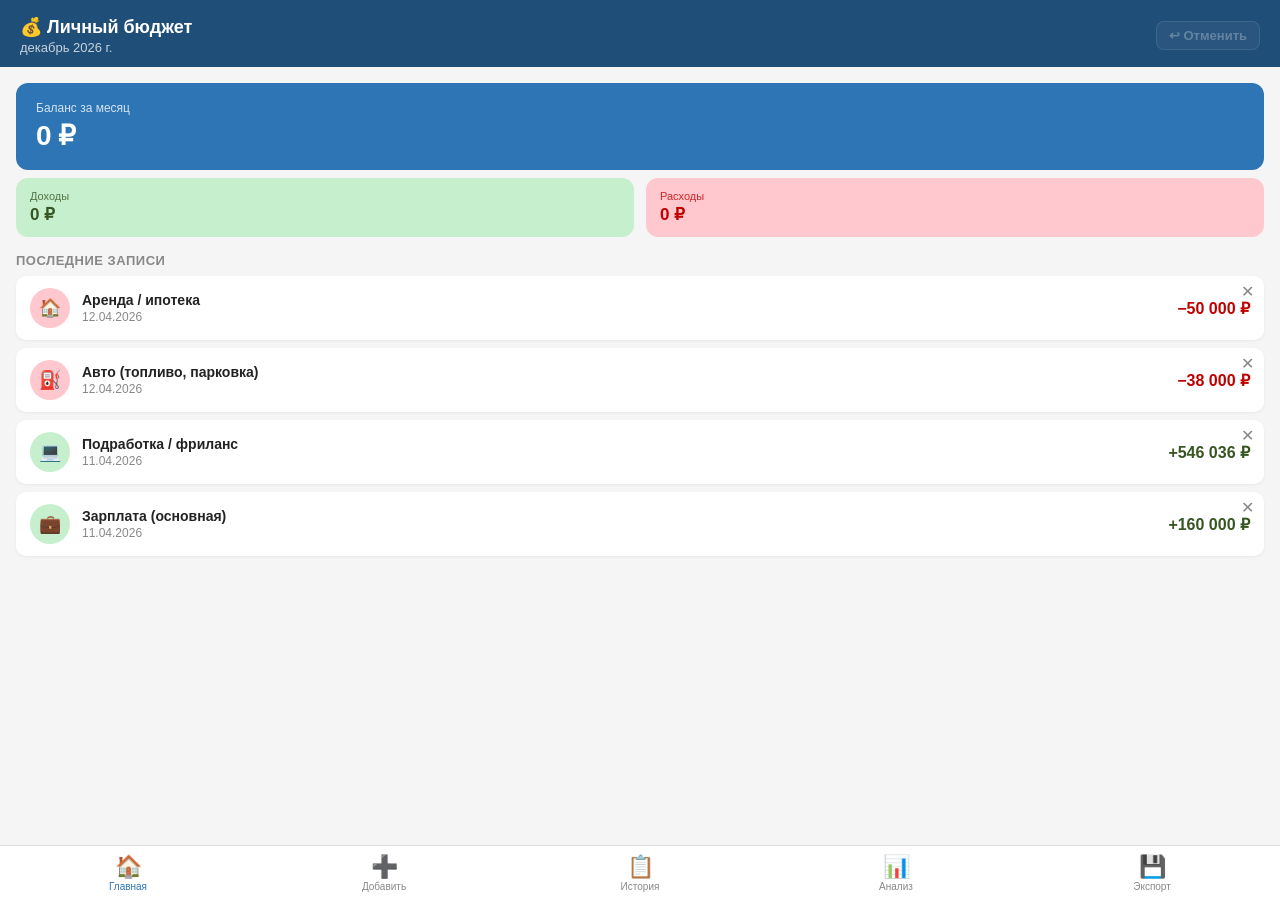
==== commit d6a25c7d: "Fix undo button layout using flexbox in header Previous absolute positioning broke sticky header. No" ====
--- a/budget/index.html
+++ b/budget/index.html
@@ -43,19 +43,19 @@
       top: 0;
       z-index: 100;
     }
-    header h1 { font-size: 18px; font-weight: 700; }
-    header .month { font-size: 13px; opacity: .75; margin-top: 2px; }
+    header { display: flex; justify-content: space-between; align-items: center; }
+    .header-left h1 { font-size: 18px; font-weight: 700; }
+    .header-left .month { font-size: 13px; opacity: .75; margin-top: 2px; }
     .undo-btn {
-      position: absolute; top: 14px; right: 16px;
+      flex-shrink: 0;
       background: rgba(255,255,255,.15);
       border: 1.5px solid rgba(255,255,255,.35);
       color: #fff; border-radius: 8px;
-      padding: 5px 12px; font-size: 13px; font-weight: 600;
-      cursor: pointer; transition: background .15s;
+      padding: 6px 12px; font-size: 13px; font-weight: 600;
+      cursor: pointer; transition: background .15s; white-space: nowrap;
     }
     .undo-btn:active { background: rgba(255,255,255,.3); }
     .undo-btn:disabled { opacity: .3; cursor: default; }
-    header { position: relative; }
 
     /* ── Баланс карточка ── */
     .balance-card {
@@ -356,8 +356,10 @@
 <body>
 
 <header>
-  <h1>💰 Личный бюджет</h1>
-  <div class="month" id="headerMonth"></div>
+  <div class="header-left">
+    <h1>💰 Личный бюджет</h1>
+    <div class="month" id="headerMonth"></div>
+  </div>
   <button class="undo-btn" id="undoBtn" onclick="undo()" disabled>↩ Отменить</button>
 </header>
 
